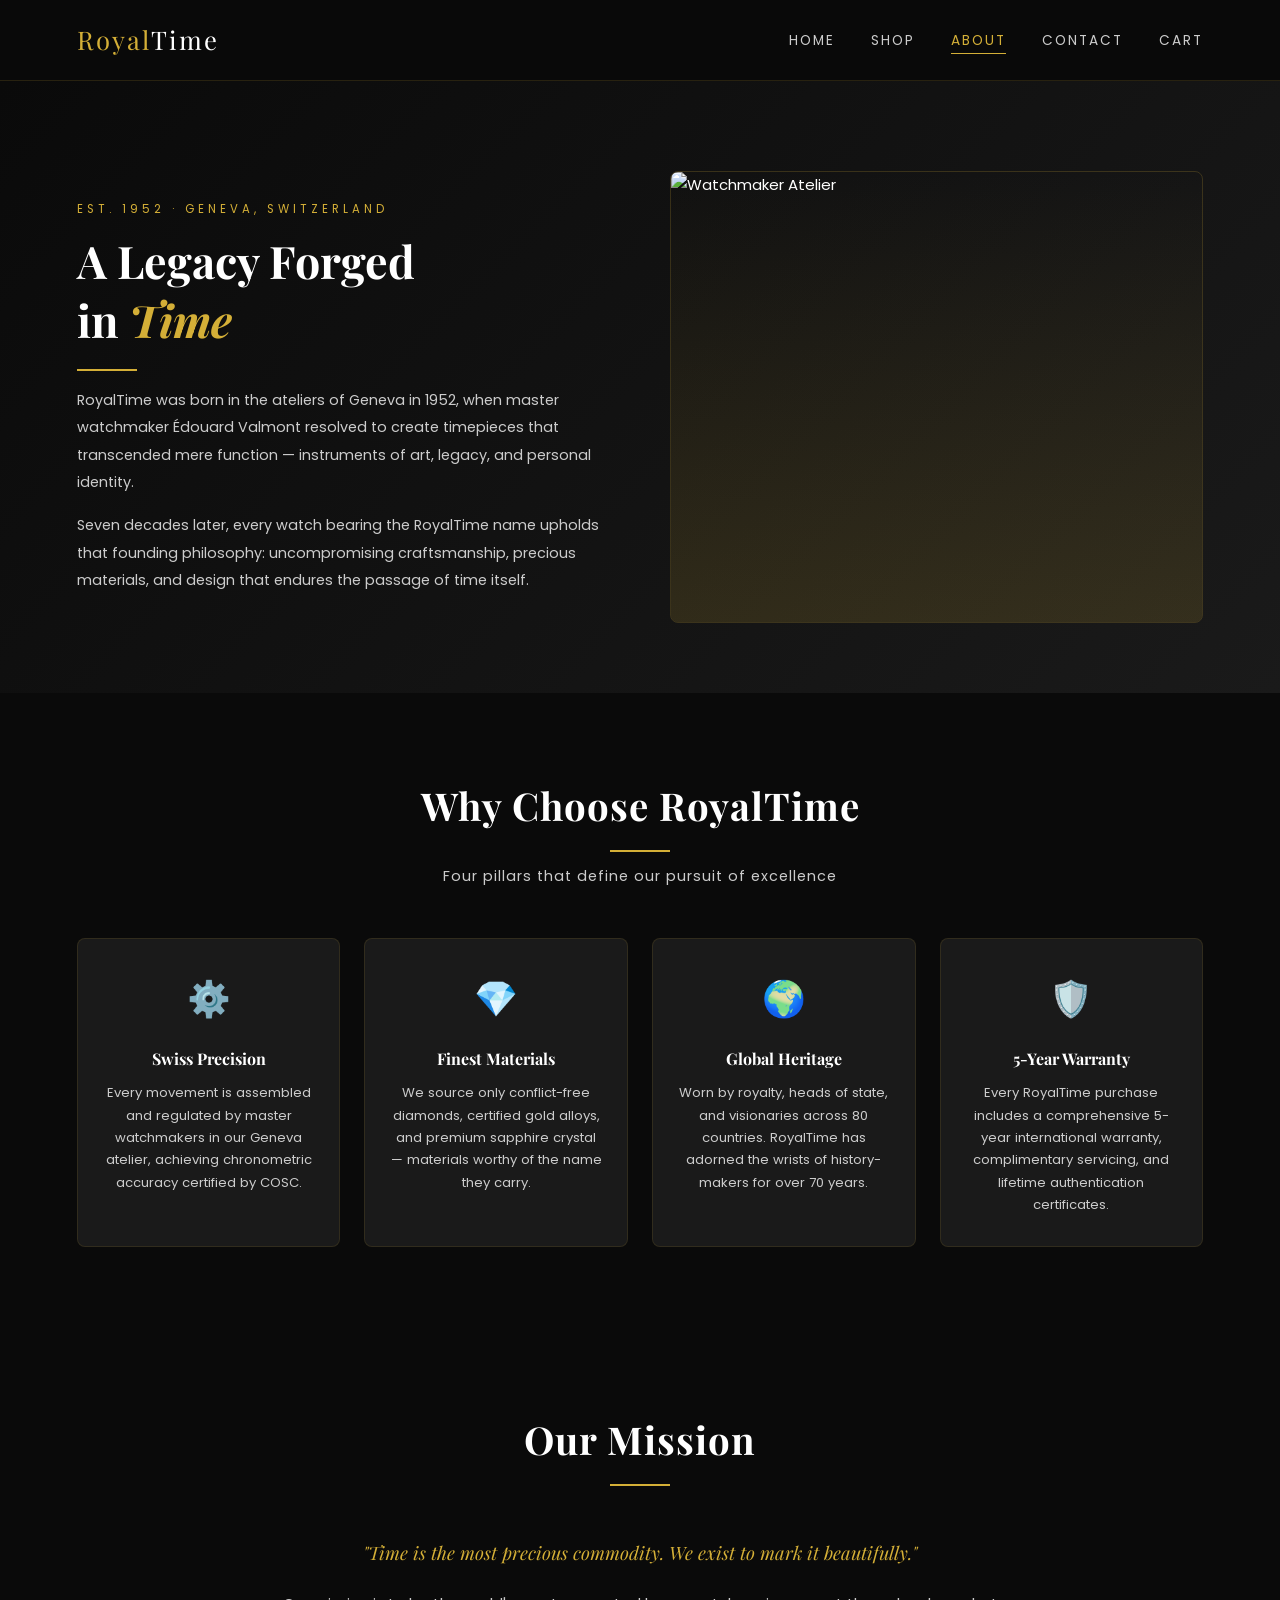
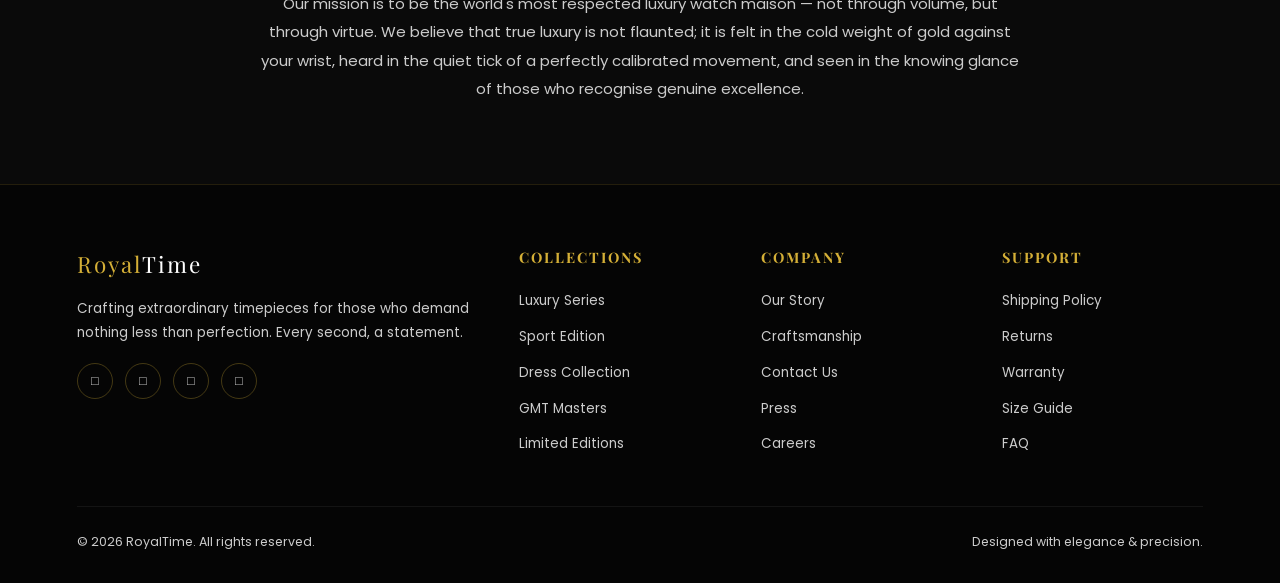
==== about.html @ 85aa2c34 "Add files via upload" ====
<!DOCTYPE html>
<html lang="en">
<head>
  <meta charset="UTF-8">
  <meta name="viewport" content="width=device-width, initial-scale=1.0">
  <title>Our Story – RoyalTime</title>
  <link rel="stylesheet" href="style.css">
  <link rel="preconnect" href="https://fonts.googleapis.com">
</head>
<body>
<div id="loader"><div class="loader-ring"></div></div><nav>
  <a class="nav-logo" href="index.html">Royal<span>Time</span></a>
  <ul class="nav-links">
    <li><a href="index.html">Home</a></li>
    <li><a href="shop.html">Shop</a></li>
    <li><a href="about.html">About</a></li>
    <li><a href="contact.html">Contact</a></li>
    <li><a href="cart.html" class="cart-link">Cart <span class="cart-count" style="display:none">0</span></a></li>
  </ul>
  <div class="hamburger"><span></span><span></span><span></span></div>
</nav>
<section class="about-hero">
  <div class="about-hero-text">
    <p class="eyebrow">Est. 1952 · Geneva, Switzerland</p>
    <h1>A Legacy Forged<br>in <em style="color:#D4AF37;font-style:italic;">Time</em></h1>
    <div class="gold-line" style="margin:16px 0;"></div>
    <p style="margin-bottom:16px;">RoyalTime was born in the ateliers of Geneva in 1952, when master watchmaker Édouard Valmont resolved to create timepieces that transcended mere function — instruments of art, legacy, and personal identity.</p>
    <p>Seven decades later, every watch bearing the RoyalTime name upholds that founding philosophy: uncompromising craftsmanship, precious materials, and design that endures the passage of time itself.</p>
  </div>
  <div class="about-img-wrap">
    <img src="https://images.unsplash.com/photo-1547996160-81dfa63595aa?w=700&q=80" alt="Watchmaker Atelier">
  </div>
</section>

<section class="values">
  <div class="section-header">
    <h2>Why Choose RoyalTime</h2>
    <div class="gold-line"></div>
    <p>Four pillars that define our pursuit of excellence</p>
  </div>
  <div class="values-grid">
    <div class="value-card">
      <div class="value-icon">⚙️</div>
      <h3>Swiss Precision</h3>
      <p>Every movement is assembled and regulated by master watchmakers in our Geneva atelier, achieving chronometric accuracy certified by COSC.</p>
    </div>
    <div class="value-card">
      <div class="value-icon">💎</div>
      <h3>Finest Materials</h3>
      <p>We source only conflict-free diamonds, certified gold alloys, and premium sapphire crystal — materials worthy of the name they carry.</p>
    </div>
    <div class="value-card">
      <div class="value-icon">🌍</div>
      <h3>Global Heritage</h3>
      <p>Worn by royalty, heads of state, and visionaries across 80 countries. RoyalTime has adorned the wrists of history-makers for over 70 years.</p>
    </div>
    <div class="value-card">
      <div class="value-icon">🛡️</div>
      <h3>5-Year Warranty</h3>
      <p>Every RoyalTime purchase includes a comprehensive 5-year international warranty, complimentary servicing, and lifetime authentication certificates.</p>
    </div>
  </div>
</section>

<section class="featured" style="padding:80px 6%;">
  <div class="section-header">
    <h2>Our Mission</h2>
    <div class="gold-line"></div>
  </div>
  <div style="max-width:760px;margin:0 auto;text-align:center;">
    <p style="font-size:1.15rem;font-family:'Playfair Display',serif;font-style:italic;color:#D4AF37;line-height:1.8;margin-bottom:20px;">"Time is the most precious commodity. We exist to mark it beautifully."</p>
    <p style="color:#ccc;line-height:1.9;">Our mission is to be the world's most respected luxury watch maison — not through volume, but through virtue. We believe that true luxury is not flaunted; it is felt in the cold weight of gold against your wrist, heard in the quiet tick of a perfectly calibrated movement, and seen in the knowing glance of those who recognise genuine excellence.</p>
  </div>
</section>
<footer>
  <div class="footer-top">
    <div class="footer-brand">
      <a class="nav-logo" href="index.html">Royal<span>Time</span></a>
      <p>Crafting extraordinary timepieces for those who demand nothing less than perfection. Every second, a statement.</p>
      <div class="social-links">
        <a href="#" title="Instagram">&#x25A1;</a>
        <a href="#" title="Twitter">&#x25A1;</a>
        <a href="#" title="Facebook">&#x25A1;</a>
        <a href="#" title="YouTube">&#x25A1;</a>
      </div>
    </div>
    <div class="footer-col">
      <h4>Collections</h4>
      <ul>
        <li><a href="shop.html">Luxury Series</a></li>
        <li><a href="shop.html">Sport Edition</a></li>
        <li><a href="shop.html">Dress Collection</a></li>
        <li><a href="shop.html">GMT Masters</a></li>
        <li><a href="shop.html">Limited Editions</a></li>
      </ul>
    </div>
    <div class="footer-col">
      <h4>Company</h4>
      <ul>
        <li><a href="about.html">Our Story</a></li>
        <li><a href="about.html">Craftsmanship</a></li>
        <li><a href="contact.html">Contact Us</a></li>
        <li><a href="#">Press</a></li>
        <li><a href="#">Careers</a></li>
      </ul>
    </div>
    <div class="footer-col">
      <h4>Support</h4>
      <ul>
        <li><a href="#">Shipping Policy</a></li>
        <li><a href="#">Returns</a></li>
        <li><a href="#">Warranty</a></li>
        <li><a href="#">Size Guide</a></li>
        <li><a href="#">FAQ</a></li>
      </ul>
    </div>
  </div>
  <div class="footer-bottom">
    <p>&copy; 2026 RoyalTime. All rights reserved.</p>
    <p>Designed with elegance &amp; precision.</p>
  </div>
</footer>
<div id="toast" class="toast"></div>
<script src="script.js"></script></body></html>
---- style.css ----
/* ===== IMPORTS ===== */
@import url('https://fonts.googleapis.com/css2?family=Playfair+Display:ital,wght@0,400;0,600;0,700;0,900;1,400&family=Poppins:wght@300;400;500;600&display=swap');

/* ===== RESET & BASE ===== */
*, *::before, *::after { margin: 0; padding: 0; box-sizing: border-box; }

:root {
  --black:  #0A0A0A;
  --gold:   #D4AF37;
  --gold2:  #b8960c;
  --white:  #FFFFFF;
  --gray:   #1a1a1a;
  --gray2:  #2a2a2a;
  --text:   #ccc;
  --radius: 4px;
}

html { scroll-behavior: smooth; }

body {
  background: var(--black);
  color: var(--white);
  font-family: 'Poppins', sans-serif;
  font-size: 15px;
  line-height: 1.7;
}

a { text-decoration: none; color: inherit; }
img { max-width: 100%; display: block; }
ul { list-style: none; }
h1,h2,h3,h4 { font-family: 'Playfair Display', serif; }

/* ===== LOADER ===== */
#loader {
  position: fixed; inset: 0;
  background: var(--black);
  display: flex; align-items: center; justify-content: center;
  z-index: 9999;
  transition: opacity .6s ease;
}
#loader.hide { opacity: 0; pointer-events: none; }
.loader-ring {
  width: 60px; height: 60px;
  border: 3px solid var(--gray2);
  border-top-color: var(--gold);
  border-radius: 50%;
  animation: spin 1s linear infinite;
}
@keyframes spin { to { transform: rotate(360deg); } }

/* ===== NAVBAR ===== */
nav {
  position: sticky; top: 0; z-index: 100;
  display: flex; align-items: center; justify-content: space-between;
  padding: 18px 6%;
  background: rgba(10,10,10,.95);
  border-bottom: 1px solid rgba(212,175,55,.15);
  backdrop-filter: blur(10px);
}
.nav-logo {
  font-family: 'Playfair Display', serif;
  font-size: 1.6rem;
  color: var(--gold);
  letter-spacing: 2px;
}
.nav-logo span { color: var(--white); }
.nav-links { display: flex; gap: 36px; }
.nav-links a {
  font-size: .85rem;
  letter-spacing: 2px;
  text-transform: uppercase;
  color: var(--text);
  position: relative;
  transition: color .3s;
}
.nav-links a::after {
  content: '';
  position: absolute; bottom: -4px; left: 0;
  width: 0; height: 1px;
  background: var(--gold);
  transition: width .3s;
}
.nav-links a:hover, .nav-links a.active { color: var(--gold); }
.nav-links a:hover::after, .nav-links a.active::after { width: 100%; }
.cart-link { position: relative; }
.cart-count {
  position: absolute; top: -8px; right: -10px;
  background: var(--gold); color: var(--black);
  font-size: .65rem; font-weight: 600;
  width: 18px; height: 18px;
  border-radius: 50%;
  display: flex; align-items: center; justify-content: center;
}
.hamburger { display: none; flex-direction: column; gap: 5px; cursor: pointer; }
.hamburger span { width: 24px; height: 2px; background: var(--white); transition: .3s; }

/* ===== GOLD DIVIDER ===== */
.gold-line {
  width: 60px; height: 2px;
  background: var(--gold);
  margin: 12px auto 0;
}

/* ===== SECTION HEADER ===== */
.section-header { text-align: center; margin-bottom: 50px; }
.section-header h2 { font-size: 2.4rem; letter-spacing: 1px; }
.section-header p { color: var(--text); margin-top: 12px; font-size: .9rem; letter-spacing: 1px; }

/* ===== BUTTONS ===== */
.btn {
  display: inline-block;
  padding: 13px 34px;
  font-family: 'Poppins', sans-serif;
  font-size: .8rem;
  letter-spacing: 2px;
  text-transform: uppercase;
  border: none;
  cursor: pointer;
  transition: all .3s;
  border-radius: var(--radius);
}
.btn-gold {
  background: var(--gold);
  color: var(--black);
  font-weight: 600;
}
.btn-gold:hover { background: var(--gold2); transform: translateY(-2px); box-shadow: 0 8px 24px rgba(212,175,55,.3); }
.btn-outline {
  background: transparent;
  color: var(--gold);
  border: 1px solid var(--gold);
}
.btn-outline:hover { background: var(--gold); color: var(--black); }

/* ===== HERO ===== */
.hero {
  min-height: 92vh;
  display: flex; align-items: center;
  background: linear-gradient(135deg, #0a0a0a 0%, #111 50%, #0a0a0a 100%);
  padding: 0 6%;
  position: relative;
  overflow: hidden;
}
.hero::before {
  content: '';
  position: absolute; top: -50%; left: 50%;
  width: 600px; height: 600px;
  background: radial-gradient(circle, rgba(212,175,55,.08) 0%, transparent 70%);
  border-radius: 50%;
}
.hero-content { max-width: 560px; z-index: 1; }
.hero-eyebrow {
  font-size: .75rem;
  letter-spacing: 4px;
  text-transform: uppercase;
  color: var(--gold);
  margin-bottom: 16px;
}
.hero-content h1 {
  font-size: clamp(2.8rem, 5vw, 4.2rem);
  line-height: 1.2;
  margin-bottom: 20px;
}
.hero-content h1 em { color: var(--gold); font-style: italic; }
.hero-content p {
  color: var(--text);
  font-size: .95rem;
  margin-bottom: 36px;
  max-width: 440px;
}
.hero-image {
  flex: 1;
  display: flex; align-items: center; justify-content: center;
  z-index: 1;
}
.hero-image img {
  max-width: 480px;
  width: 100%;
  animation: float 4s ease-in-out infinite;
  filter: drop-shadow(0 30px 60px rgba(212,175,55,.2));
}
@keyframes float {
  0%,100% { transform: translateY(0); }
  50%      { transform: translateY(-18px); }
}
.hero-stats {
  display: flex; gap: 40px;
  margin-top: 48px;
}
.stat-item h3 { font-size: 1.8rem; color: var(--gold); }
.stat-item p { font-size: .72rem; letter-spacing: 2px; text-transform: uppercase; color: var(--text); }

/* ===== FEATURED WATCHES ===== */
.featured { padding: 90px 6%; background: var(--black); }
.watches-grid {
  display: grid;
  grid-template-columns: repeat(auto-fill, minmax(260px, 1fr));
  gap: 28px;
}

/* ===== PRODUCT CARD ===== */
.watch-card {
  background: var(--gray);
  border: 1px solid rgba(212,175,55,.12);
  border-radius: 8px;
  overflow: hidden;
  transition: transform .3s, box-shadow .3s, border-color .3s;
  cursor: pointer;
}
.watch-card:hover {
  transform: translateY(-8px);
  box-shadow: 0 20px 50px rgba(212,175,55,.15);
  border-color: rgba(212,175,55,.4);
}
.card-img-wrap {
  overflow: hidden;
  background: var(--gray2);
  height: 240px;
  display: flex; align-items: center; justify-content: center;
}
.card-img-wrap img {
  width: 100%; height: 100%; object-fit: cover;
  transition: transform .5s;
}
.watch-card:hover .card-img-wrap img { transform: scale(1.08); }
.card-body { padding: 20px; }
.card-category {
  font-size: .68rem;
  letter-spacing: 3px;
  text-transform: uppercase;
  color: var(--gold);
  margin-bottom: 6px;
}
.card-body h3 { font-size: 1.1rem; margin-bottom: 6px; }
.card-body p { font-size: .82rem; color: var(--text); margin-bottom: 14px; line-height: 1.5; }
.card-footer { display: flex; align-items: center; justify-content: space-between; }
.price { font-size: 1.1rem; font-weight: 600; color: var(--gold); font-family: 'Playfair Display', serif; }
.add-cart-btn {
  padding: 8px 18px;
  font-size: .72rem;
  letter-spacing: 1.5px;
}

/* ===== MARQUEE BAND ===== */
.marquee-band {
  background: var(--gold);
  padding: 14px 0;
  overflow: hidden;
  white-space: nowrap;
}
.marquee-inner {
  display: inline-block;
  animation: marquee 18s linear infinite;
}
.marquee-inner span {
  font-size: .75rem;
  letter-spacing: 3px;
  text-transform: uppercase;
  color: var(--black);
  font-weight: 600;
  margin: 0 30px;
}
@keyframes marquee { 0% { transform: translateX(0); } 100% { transform: translateX(-50%); } }

/* ===== TESTIMONIALS ===== */
.testimonials { padding: 90px 6%; background: var(--gray); }
.testimonials-grid {
  display: grid;
  grid-template-columns: repeat(auto-fill, minmax(280px, 1fr));
  gap: 24px;
  margin-top: 50px;
}
.testimonial-card {
  background: var(--black);
  border: 1px solid rgba(212,175,55,.15);
  border-radius: 8px;
  padding: 32px;
  transition: border-color .3s;
}
.testimonial-card:hover { border-color: rgba(212,175,55,.4); }
.stars { color: var(--gold); font-size: 1rem; margin-bottom: 14px; }
.testimonial-card p { font-size: .88rem; color: var(--text); line-height: 1.8; font-style: italic; }
.reviewer { display: flex; align-items: center; gap: 12px; margin-top: 20px; }
.reviewer-avatar {
  width: 42px; height: 42px;
  border-radius: 50%;
  background: var(--gold);
  display: flex; align-items: center; justify-content: center;
  font-family: 'Playfair Display', serif;
  font-weight: 700;
  color: var(--black);
  font-size: 1rem;
}
.reviewer-info strong { display: block; font-size: .85rem; }
.reviewer-info span { font-size: .75rem; color: var(--text); }

/* ===== FOOTER ===== */
footer {
  background: #050505;
  padding: 60px 6% 30px;
  border-top: 1px solid rgba(212,175,55,.15);
}
.footer-top {
  display: grid;
  grid-template-columns: 2fr 1fr 1fr 1fr;
  gap: 40px;
  margin-bottom: 40px;
}
.footer-brand .nav-logo { font-size: 1.4rem; margin-bottom: 14px; display: block; }
.footer-brand p { color: var(--text); font-size: .84rem; line-height: 1.8; }
.social-links { display: flex; gap: 12px; margin-top: 18px; }
.social-links a {
  width: 36px; height: 36px;
  border: 1px solid rgba(212,175,55,.3);
  border-radius: 50%;
  display: flex; align-items: center; justify-content: center;
  font-size: .8rem;
  color: var(--text);
  transition: all .3s;
}
.social-links a:hover { background: var(--gold); color: var(--black); border-color: var(--gold); }
.footer-col h4 { font-size: .9rem; letter-spacing: 2px; text-transform: uppercase; color: var(--gold); margin-bottom: 18px; }
.footer-col ul li { margin-bottom: 10px; }
.footer-col ul li a { color: var(--text); font-size: .84rem; transition: color .3s; }
.footer-col ul li a:hover { color: var(--gold); }
.footer-bottom {
  border-top: 1px solid rgba(255,255,255,.06);
  padding-top: 24px;
  display: flex; justify-content: space-between; align-items: center;
  flex-wrap: wrap; gap: 10px;
}
.footer-bottom p { color: var(--text); font-size: .78rem; }

/* ===== SHOP PAGE ===== */
.page-hero {
  padding: 70px 6% 50px;
  text-align: center;
  background: linear-gradient(to bottom, var(--gray), var(--black));
  border-bottom: 1px solid rgba(212,175,55,.1);
}
.page-hero h1 { font-size: 3rem; }
.page-hero p { color: var(--text); margin-top: 10px; }
.shop-controls {
  padding: 30px 6%;
  display: flex; gap: 16px; flex-wrap: wrap; align-items: center;
  border-bottom: 1px solid rgba(255,255,255,.05);
}
.filter-btn {
  padding: 9px 22px;
  font-size: .75rem;
  letter-spacing: 2px;
  text-transform: uppercase;
  background: transparent;
  border: 1px solid rgba(212,175,55,.3);
  color: var(--text);
  cursor: pointer;
  border-radius: var(--radius);
  transition: all .3s;
  font-family: 'Poppins', sans-serif;
}
.filter-btn:hover, .filter-btn.active { background: var(--gold); color: var(--black); border-color: var(--gold); font-weight: 600; }
.sort-select {
  margin-left: auto;
  padding: 9px 16px;
  background: var(--gray2);
  border: 1px solid rgba(212,175,55,.2);
  color: var(--white);
  border-radius: var(--radius);
  font-family: 'Poppins', sans-serif;
  font-size: .8rem;
  cursor: pointer;
}
.shop-section { padding: 50px 6%; }

/* ===== PRODUCT DETAIL PAGE ===== */
.product-detail {
  padding: 70px 6%;
  display: grid;
  grid-template-columns: 1fr 1fr;
  gap: 60px;
  align-items: start;
}
.product-gallery .main-img {
  width: 100%;
  border-radius: 8px;
  background: var(--gray2);
  overflow: hidden;
  border: 1px solid rgba(212,175,55,.15);
}
.product-gallery .main-img img { width: 100%; height: 480px; object-fit: cover; transition: transform .4s; }
.product-gallery .main-img:hover img { transform: scale(1.05); }
.thumbs { display: flex; gap: 10px; margin-top: 12px; }
.thumb {
  width: 80px; height: 80px;
  border-radius: 4px;
  overflow: hidden;
  border: 1px solid rgba(212,175,55,.2);
  cursor: pointer;
  transition: border-color .3s;
}
.thumb.active, .thumb:hover { border-color: var(--gold); }
.thumb img { width: 100%; height: 100%; object-fit: cover; }
.product-info .breadcrumb { font-size: .75rem; color: var(--text); margin-bottom: 16px; }
.product-info .breadcrumb a { color: var(--gold); }
.product-info h1 { font-size: 2.4rem; line-height: 1.2; margin-bottom: 8px; }
.product-info .brand-tag { font-size: .72rem; letter-spacing: 3px; text-transform: uppercase; color: var(--gold); margin-bottom: 16px; }
.product-price { font-size: 2rem; color: var(--gold); font-family: 'Playfair Display', serif; margin: 18px 0; }
.product-description { color: var(--text); font-size: .9rem; line-height: 1.8; margin-bottom: 24px; }
.specs-grid {
  display: grid; grid-template-columns: 1fr 1fr;
  gap: 14px; margin: 24px 0;
  border: 1px solid rgba(212,175,55,.1);
  border-radius: 6px;
  padding: 20px;
  background: var(--gray);
}
.spec-item label { font-size: .7rem; letter-spacing: 2px; text-transform: uppercase; color: var(--gold); display: block; margin-bottom: 3px; }
.spec-item span { font-size: .88rem; }
.qty-control { display: flex; align-items: center; gap: 16px; margin: 20px 0; }
.qty-btn {
  width: 36px; height: 36px;
  background: var(--gray2);
  border: 1px solid rgba(212,175,55,.3);
  color: var(--white);
  font-size: 1.2rem;
  cursor: pointer;
  border-radius: var(--radius);
  display: flex; align-items: center; justify-content: center;
  transition: .3s;
}
.qty-btn:hover { background: var(--gold); color: var(--black); border-color: var(--gold); }
.qty-display { font-size: 1.1rem; min-width: 30px; text-align: center; }
.product-action { display: flex; gap: 14px; flex-wrap: wrap; }
.product-action .btn { flex: 1; text-align: center; }

/* ===== CART PAGE ===== */
.cart-section { padding: 70px 6%; }
.cart-grid { display: grid; grid-template-columns: 1fr 340px; gap: 36px; align-items: start; }
.cart-table-wrap { overflow-x: auto; }
.cart-table { width: 100%; border-collapse: collapse; }
.cart-table th {
  padding: 14px 16px;
  font-size: .72rem; letter-spacing: 2px; text-transform: uppercase; color: var(--gold);
  border-bottom: 1px solid rgba(212,175,55,.2);
  text-align: left;
}
.cart-table td { padding: 20px 16px; border-bottom: 1px solid rgba(255,255,255,.05); vertical-align: middle; }
.cart-product { display: flex; align-items: center; gap: 16px; }
.cart-product img { width: 72px; height: 72px; object-fit: cover; border-radius: 4px; }
.cart-product-info strong { display: block; font-size: .9rem; }
.cart-product-info span { font-size: .78rem; color: var(--text); }
.qty-cell { display: flex; align-items: center; gap: 10px; }
.qty-cell .qty-btn { width: 28px; height: 28px; font-size: 1rem; }
.remove-btn {
  background: none; border: none; color: rgba(255,80,80,.7);
  cursor: pointer; font-size: 1.1rem; transition: color .3s;
}
.remove-btn:hover { color: red; }
.cart-summary {
  background: var(--gray);
  border: 1px solid rgba(212,175,55,.15);
  border-radius: 8px;
  padding: 28px;
  position: sticky; top: 80px;
}
.cart-summary h3 { font-size: 1.2rem; margin-bottom: 20px; border-bottom: 1px solid rgba(212,175,55,.2); padding-bottom: 14px; }
.summary-row { display: flex; justify-content: space-between; margin-bottom: 12px; font-size: .88rem; color: var(--text); }
.summary-row.total { font-size: 1.1rem; color: var(--white); font-weight: 600; margin-top: 16px; padding-top: 16px; border-top: 1px solid rgba(212,175,55,.2); }
.summary-row .gold { color: var(--gold); }
.checkout-btn { width: 100%; margin-top: 20px; text-align: center; }
.empty-cart { text-align: center; padding: 80px 20px; }
.empty-cart h2 { font-size: 1.8rem; color: var(--text); }
.empty-cart p { color: var(--text); margin: 10px 0 30px; }

/* ===== ABOUT PAGE ===== */
.about-hero {
  padding: 90px 6% 70px;
  display: grid; grid-template-columns: 1fr 1fr;
  gap: 60px; align-items: center;
  background: linear-gradient(135deg, var(--black), var(--gray));
}
.about-hero-text .eyebrow { font-size:.72rem; letter-spacing:4px; text-transform:uppercase; color:var(--gold); margin-bottom:12px; }
.about-hero-text h1 { font-size: 2.8rem; line-height: 1.3; margin-bottom: 20px; }
.about-hero-text p { color: var(--text); font-size: .9rem; line-height: 1.9; }
.about-img-wrap { position: relative; border-radius: 8px; overflow: hidden; border: 1px solid rgba(212,175,55,.2); }
.about-img-wrap img { width: 100%; height: 450px; object-fit: cover; }
.about-img-wrap::after { content: ''; position: absolute; inset: 0; background: linear-gradient(to top, rgba(212,175,55,.15), transparent); }
.values { padding: 80px 6%; background: var(--black); }
.values-grid { display: grid; grid-template-columns: repeat(auto-fill, minmax(220px, 1fr)); gap: 24px; margin-top: 50px; }
.value-card {
  background: var(--gray);
  border: 1px solid rgba(212,175,55,.12);
  border-radius: 8px;
  padding: 30px 24px;
  text-align: center;
  transition: border-color .3s, transform .3s;
}
.value-card:hover { border-color: var(--gold); transform: translateY(-6px); }
.value-icon { font-size: 2.2rem; margin-bottom: 16px; }
.value-card h3 { font-size: 1rem; margin-bottom: 10px; }
.value-card p { font-size: .82rem; color: var(--text); }

/* ===== CONTACT PAGE ===== */
.contact-section { padding: 70px 6%; display: grid; grid-template-columns: 1fr 1fr; gap: 50px; }
.contact-form-wrap h2 { font-size: 2rem; margin-bottom: 8px; }
.contact-form-wrap p { color: var(--text); margin-bottom: 28px; font-size: .9rem; }
.form-group { margin-bottom: 20px; }
.form-group label { display: block; font-size: .75rem; letter-spacing: 2px; text-transform: uppercase; color: var(--gold); margin-bottom: 8px; }
.form-group input,
.form-group textarea {
  width: 100%; padding: 14px 16px;
  background: var(--gray);
  border: 1px solid rgba(212,175,55,.2);
  color: var(--white);
  border-radius: var(--radius);
  font-family: 'Poppins', sans-serif;
  font-size: .88rem;
  transition: border-color .3s;
  outline: none;
}
.form-group input:focus,
.form-group textarea:focus { border-color: var(--gold); }
.form-group textarea { height: 130px; resize: vertical; }
.contact-info-wrap h2 { font-size: 2rem; margin-bottom: 28px; }
.info-item { display: flex; gap: 16px; margin-bottom: 28px; }
.info-icon {
  width: 44px; height: 44px;
  background: rgba(212,175,55,.1);
  border: 1px solid rgba(212,175,55,.3);
  border-radius: 50%;
  display: flex; align-items: center; justify-content: center;
  font-size: 1.1rem; flex-shrink: 0;
}
.info-item strong { display: block; font-size: .85rem; margin-bottom: 4px; }
.info-item span { font-size: .82rem; color: var(--text); }
.map-placeholder { margin-top: 20px; border-radius: 8px; overflow: hidden; border: 1px solid rgba(212,175,55,.15); }
.map-placeholder iframe { width: 100%; height: 220px; border: none; filter: grayscale(1) invert(1); }

/* ===== TOAST ===== */
.toast {
  position: fixed; bottom: 30px; right: 30px;
  background: var(--gray);
  border: 1px solid var(--gold);
  border-radius: 6px;
  padding: 16px 24px;
  font-size: .88rem;
  z-index: 9000;
  transform: translateY(80px); opacity: 0;
  transition: all .4s;
  max-width: 300px;
}
.toast.show { transform: translateY(0); opacity: 1; }
.toast span { color: var(--gold); font-weight: 600; display: block; margin-bottom: 4px; }

/* ===== CHECKOUT MODAL ===== */
.success-modal {
  position: fixed; inset: 0;
  background: rgba(0,0,0,.85);
  display: flex; align-items: center; justify-content: center;
  z-index: 9999;
  opacity: 0; pointer-events: none;
  transition: opacity .3s;
}
.success-modal.show { opacity: 1; pointer-events: all; }
.success-modal-box {
  background: var(--gray);
  border: 1px solid var(--gold);
  border-radius: 12px;
  padding: 50px 40px;
  text-align: center;
  max-width: 420px; width: 90%;
}
.success-modal-box h2 { font-size: 1.8rem; margin: 16px 0 10px; }
.success-modal-box p { color: var(--text); margin-bottom: 28px; }
.success-icon { font-size: 3rem; }

/* ===== RESPONSIVE ===== */
@media(max-width:900px) {
  .hero { flex-direction: column; text-align: center; padding: 60px 6%; gap: 40px; }
  .hero-stats { justify-content: center; }
  .hero-image { order: -1; }
  .hero-image img { max-width: 300px; }
  .footer-top { grid-template-columns: 1fr 1fr; }
  .product-detail { grid-template-columns: 1fr; }
  .cart-grid { grid-template-columns: 1fr; }
  .about-hero { grid-template-columns: 1fr; }
  .contact-section { grid-template-columns: 1fr; }
}
@media(max-width:640px) {
  .nav-links { display: none; flex-direction: column; position: absolute; top: 100%; left: 0; right: 0; background: rgba(10,10,10,.98); padding: 20px 6%; gap: 16px; border-bottom: 1px solid rgba(212,175,55,.2); }
  .nav-links.open { display: flex; }
  .hamburger { display: flex; }
  .footer-top { grid-template-columns: 1fr; }
  .hero-stats { flex-direction: column; gap: 20px; }
  .section-header h2 { font-size: 1.8rem; }
}
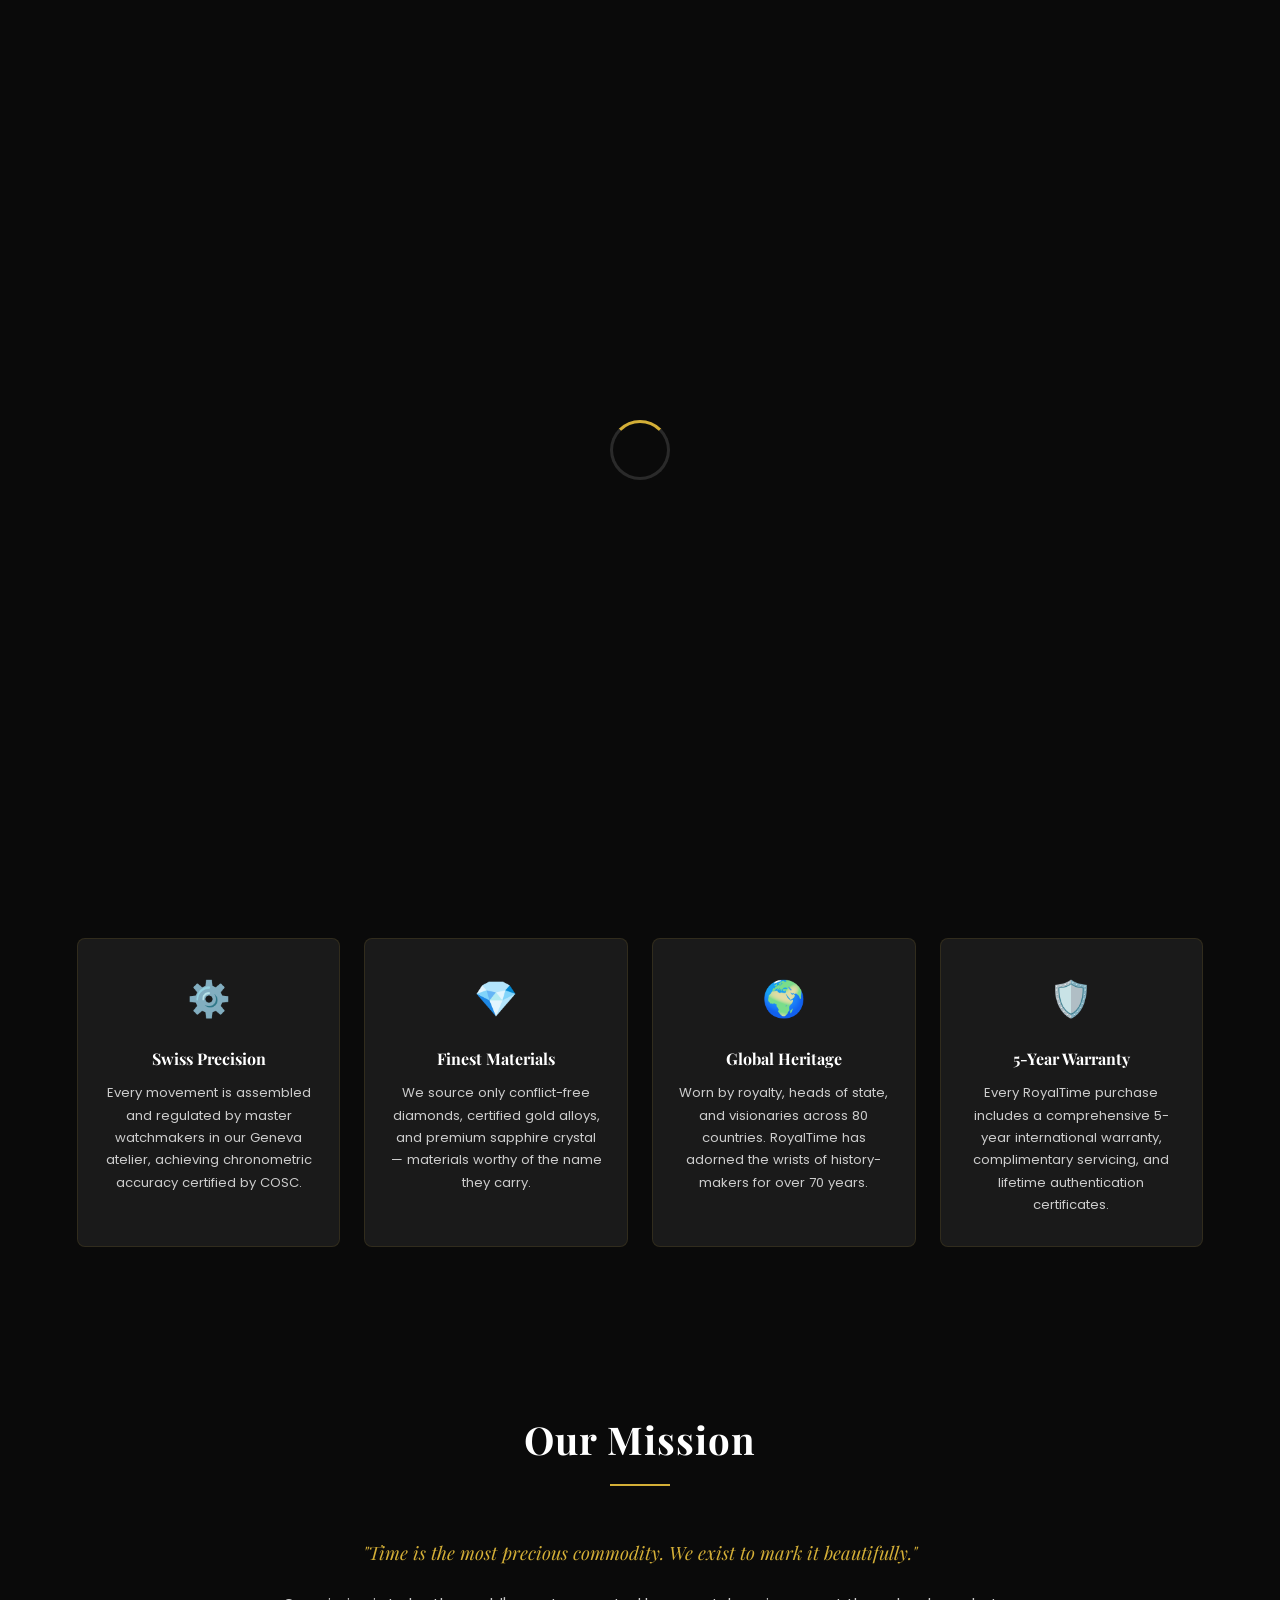
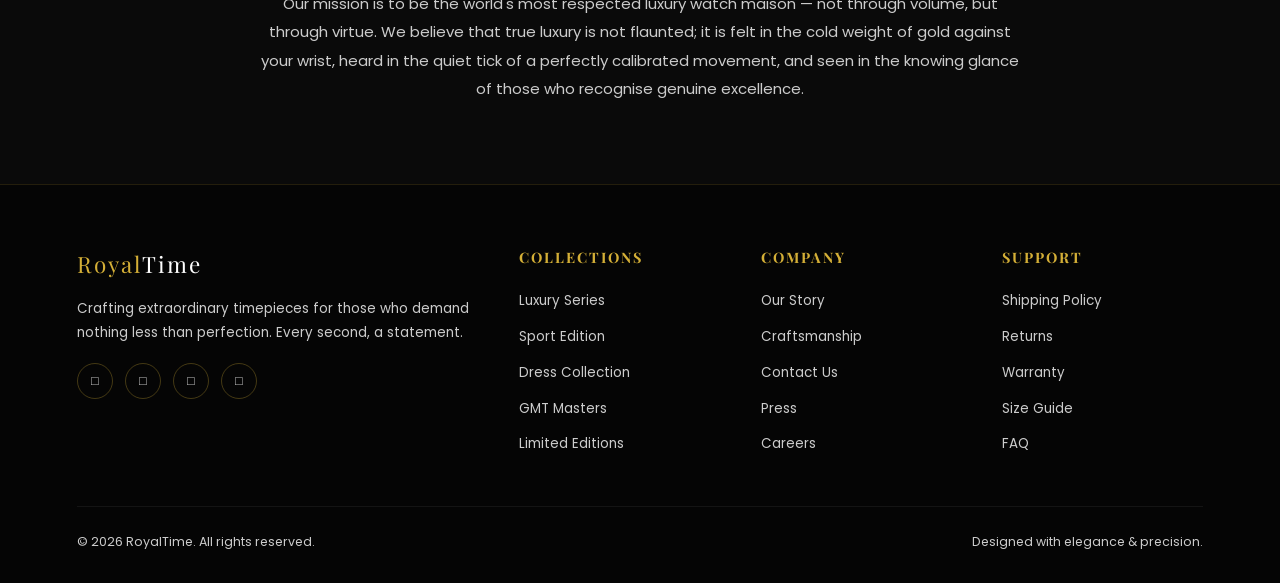
==== commit 48d6b213: "Update about.html" ====
--- a/about.html
+++ b/about.html
@@ -121,4 +121,4 @@
   </div>
 </footer>
 <div id="toast" class="toast"></div>
-<script src="script.js"></script></body></html>+<script src="script.js"></script></body></html>
--- a/style.css
+++ b/style.css
@@ -593,4 +593,43 @@
   .footer-top { grid-template-columns: 1fr; }
   .hero-stats { flex-direction: column; gap: 20px; }
   .section-header h2 { font-size: 1.8rem; }
-}+}
+
+
+
+.checkout-modal {
+  position: fixed;
+  top: 0;
+  left: 0;
+  width: 100%;
+  height: 100%;
+  background: rgba(0,0,0,0.8);
+  display: none;
+  justify-content: center;
+  align-items: center;
+  z-index: 999;
+}
+
+.checkout-box {
+  background: #111;
+  padding: 30px;
+  border-radius: 10px;
+  width: 350px;
+  text-align: center;
+}
+
+.checkout-box input,
+.checkout-box textarea {
+  width: 100%;
+  margin: 10px 0;
+  padding: 10px;
+  background: #222;
+  border: none;
+  color: #fff;
+  border-radius: 5px;
+}
+
+.checkout-box textarea {
+  resize: none;
+  height: 80px;
+}
